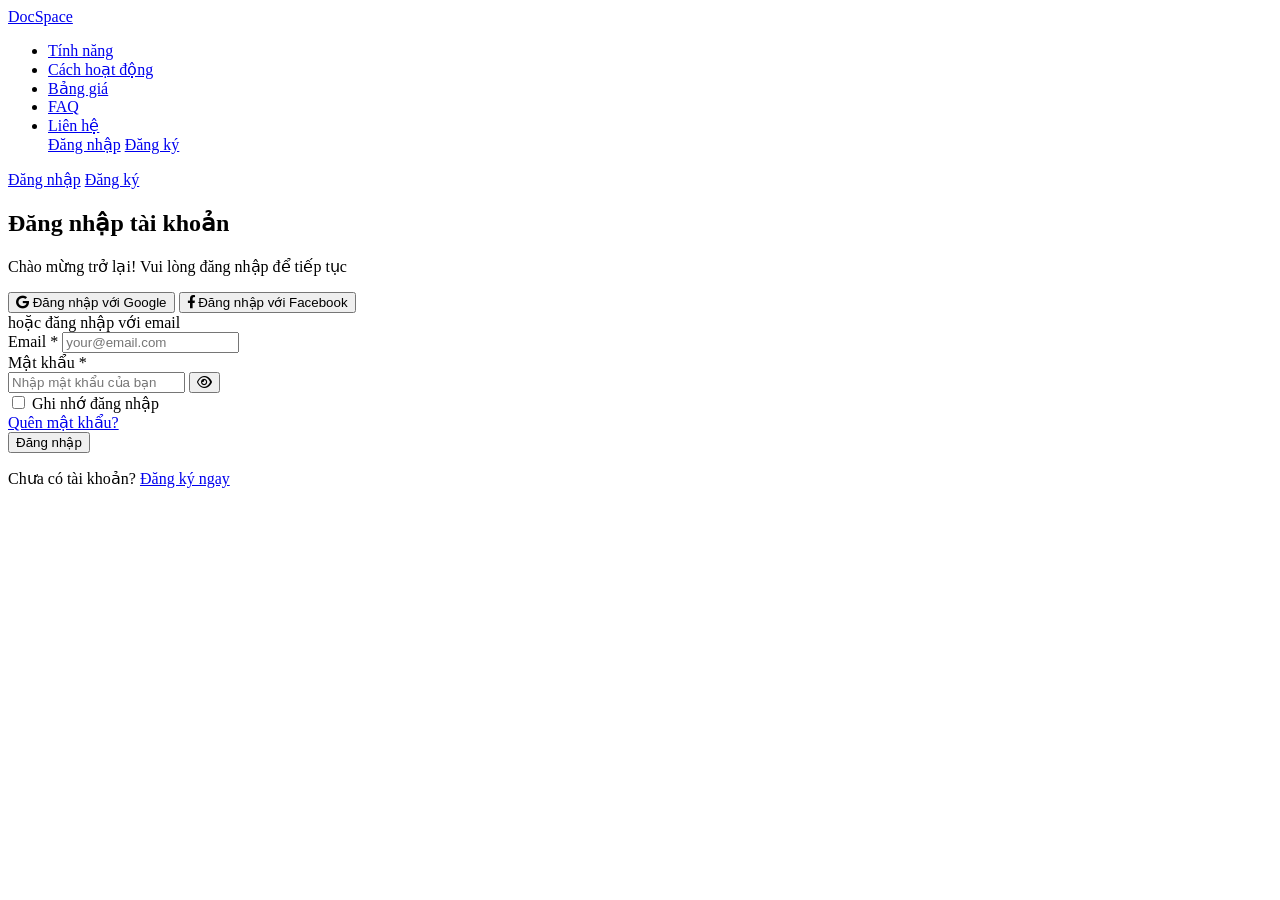
==== sign_in.html @ 02f5c6e0 "Add files via upload" ====
<!DOCTYPE html>
<html lang="vi">
<head>
    <meta charset="UTF-8">
    <meta name="viewport" content="width=device-width, initial-scale=1.0">
    <title>Đăng nhập - DocSpace</title>
    <link rel="stylesheet" href="../DangNhap/css/style.css">
    <link rel="stylesheet" href="https://cdnjs.cloudflare.com/ajax/libs/font-awesome/6.0.0/css/all.min.css">
</head>
<body>
    <!-- Header GIỐNG HỆT trang chủ -->
    <header>
        <nav>
            <a href="index.html" class="logo">DocSpace</a>
            <div class="menu-toggle" id="mobile-menu">
                <span></span>
                <span></span>
                <span></span>
            </div>

            <ul class="nav-links" id="nav-links">
                <li><a href="index.html#features">Tính năng</a></li>
                <li><a href="index.html#how-it-works">Cách hoạt động</a></li>
                <li><a href="index.html#pricing">Bảng giá</a></li>
                <li><a href="index.html#faq">FAQ</a></li>
                <li><a href="index.html#contact">Liên hệ</a></li>
                
                <!-- Mobile Auth Buttons -->
                <div class="mobile-auth">
                    <a href="login.html" class="btn btn-login">Đăng nhập</a>
                    <a href="signup.html" class="btn btn-signup">Đăng ký</a>
                </div>
            </ul>

            <!-- Desktop Auth Buttons -->
            <div class="auth-buttons desktop-auth">
                <a href="login.html" class="btn btn-login">Đăng nhập</a>
                <a href="signup.html" class="btn btn-signup">Đăng ký</a>
            </div>
        </nav>
    </header>

    <!-- Login Section -->
    <section class="login-section">
        <div class="login-container">
            <div class="login-card">
                <div class="login-header">
                    <h1>Đăng nhập tài khoản</h1>
                    <p>Chào mừng trở lại! Vui lòng đăng nhập để tiếp tục</p>
                </div>

                <!-- Social Login Buttons -->
                <div class="social-auth">
                    <button class="btn-social btn-google">
                        <i class="fab fa-google"></i>
                        Đăng nhập với Google
                    </button>
                    <button class="btn-social btn-facebook">
                        <i class="fab fa-facebook-f"></i>
                        Đăng nhập với Facebook
                    </button>
                </div>

                <div class="auth-divider">
                    <span>hoặc đăng nhập với email</span>
                </div>

                <!-- Login Form -->
                <form class="login-form" id="loginForm">
                    <div class="form-group">
                        <label for="email">Email *</label>
                        <input type="email" id="email" name="email" required placeholder="your@email.com">
                        <div class="error-message" id="emailError"></div>
                    </div>

                    <div class="form-group">
                        <label for="password">Mật khẩu *</label>
                        <div class="password-input-wrapper">
                            <input type="password" id="password" name="password" required placeholder="Nhập mật khẩu của bạn">
                            <button type="button" class="toggle-password" id="togglePassword">
                                <i class="far fa-eye"></i>
                            </button>
                        </div>
                        <div class="error-message" id="passwordError"></div>
                    </div>

                    <div class="form-options">
                        <div class="checkbox-group">
                            <label class="checkbox-container">
                                <input type="checkbox" id="remember" name="remember">
                                <span class="checkmark"></span>
                                <span class="checkbox-text">Ghi nhớ đăng nhập</span>
                            </label>
                        </div>
                        <a href="forgot-password.html" class="forgot-password">Quên mật khẩu?</a>
                    </div>

                    <button type="submit" class="btn btn-primary btn-login-submit" id="submitBtn">
                        <span class="btn-text">Đăng nhập</span>
                        <div class="btn-loading" style="display: none;">
                            <i class="fas fa-spinner fa-spin"></i>
                        </div>
                    </button>
                </form>

                <div class="login-footer">
                    <p>Chưa có tài khoản? <a href="signup.html" class="text-link">Đăng ký ngay</a></p>
                </div>
            </div>
        </div>
    </section>

    <script src="../DangNhap/js/login.js"></script>
</body>
</html>
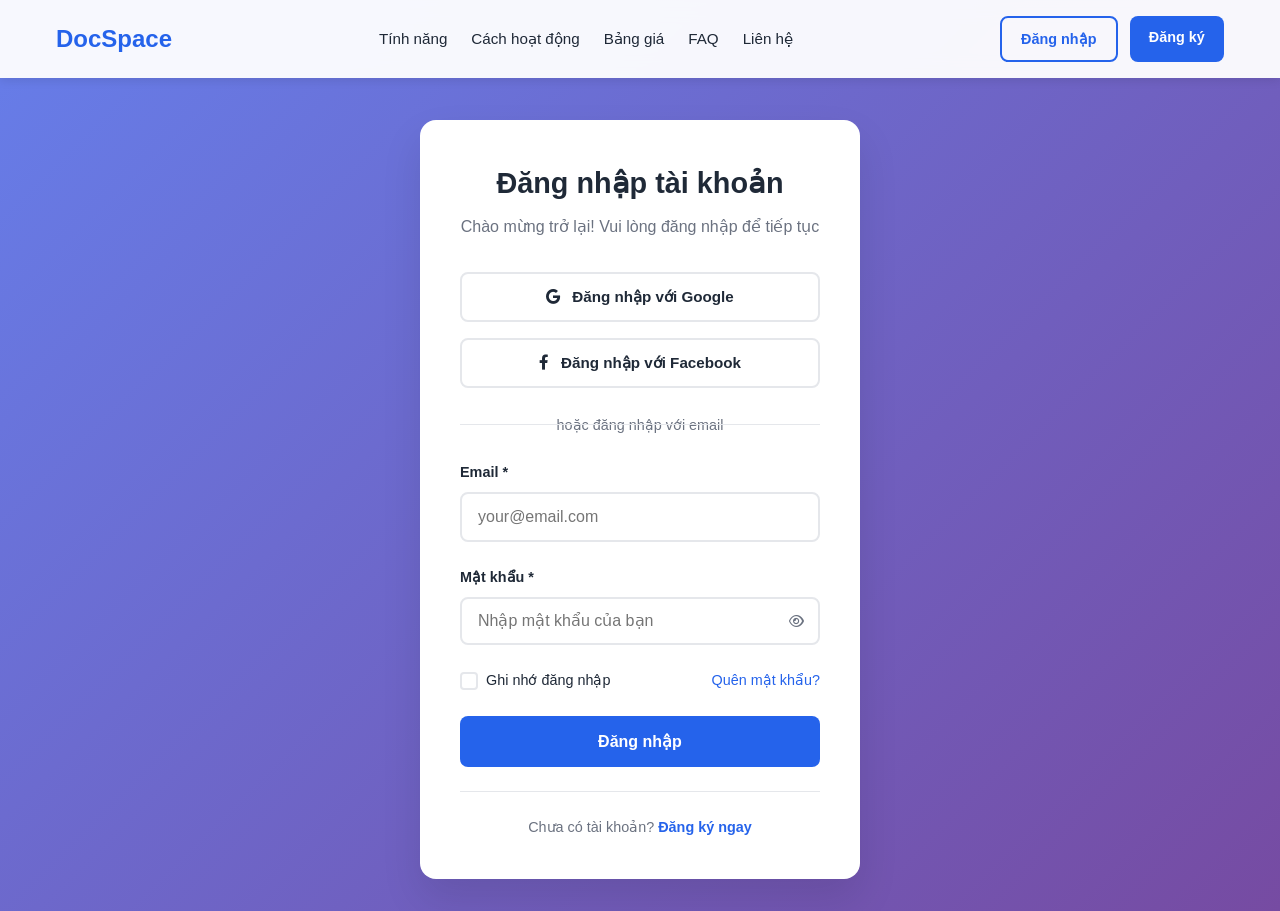
==== commit f3fa5a10: "Update sign_in.html" ====
--- a/sign_in.html
+++ b/sign_in.html
@@ -4,7 +4,7 @@
     <meta charset="UTF-8">
     <meta name="viewport" content="width=device-width, initial-scale=1.0">
     <title>Đăng nhập - DocSpace</title>
-    <link rel="stylesheet" href="../DangNhap/css/style.css">
+    <link rel="stylesheet" href="css/style.css">
     <link rel="stylesheet" href="https://cdnjs.cloudflare.com/ajax/libs/font-awesome/6.0.0/css/all.min.css">
 </head>
 <body>
@@ -110,6 +110,7 @@
         </div>
     </section>
 
-    <script src="../DangNhap/js/login.js"></script>
+    <script src="js/login.js"></script>
 </body>
-</html>+
+</html>
--- a/css/style.css
+++ b/css/style.css
@@ -0,0 +1,603 @@
+/* ===== RESET & BASE STYLES ===== */
+* {
+    margin: 0;
+    padding: 0;
+    box-sizing: border-box;
+    font-family: 'Segoe UI', Tahoma, Geneva, Verdana, sans-serif;
+}
+
+:root {
+    --primary: #2563eb;
+    --primary-dark: #1d4ed8;
+    --secondary: #f59e0b;
+    --dark: #1f2937;
+    --light: #f8fafc;
+    --gray: #6b7280;
+    --gray-light: #e5e7eb;
+    --success: #10b981;
+    --error: #dc2626;
+}
+
+html {
+    scroll-behavior: smooth;
+    overflow-x: hidden;
+    width: 100%;
+}
+
+body {
+    background-color: var(--light);
+    color: var(--dark);
+    line-height: 1.6;
+    overflow-x: hidden;
+    width: 100%;
+    max-width: 100vw;
+    position: relative;
+}
+
+/* ===== HEADER & NAVIGATION ===== */
+header {
+    position: fixed;
+    top: 0;
+    width: 100%;
+    background: rgba(255, 255, 255, 0.95);
+    backdrop-filter: blur(10px);
+    z-index: 1000;
+    padding: 1rem 0;
+    box-shadow: 0 2px 10px rgba(0,0,0,0.1);
+    transition: all 0.3s ease;
+    left: 0;
+    right: 0;
+}
+
+nav {
+    max-width: 1200px;
+    margin: 0 auto;
+    display: flex;
+    justify-content: space-between;
+    align-items: center;
+    padding: 0 1rem;
+    width: 100%;
+}
+
+.logo {
+    font-size: 1.5rem;
+    font-weight: bold;
+    color: var(--primary);
+    text-decoration: none;
+    z-index: 1;
+}
+
+.nav-links {
+    display: flex;
+    gap: 1.5rem;
+    list-style: none;
+    align-items: center;
+}
+
+.nav-links a {
+    text-decoration: none;
+    color: var(--dark);
+    font-weight: 500;
+    transition: color 0.3s;
+    font-size: 0.95rem;
+}
+
+.nav-links a:hover {
+    color: var(--primary);
+}
+
+.auth-buttons {
+    display: flex;
+    gap: 0.75rem;
+}
+
+.btn {
+    padding: 0.6rem 1.2rem;
+    border-radius: 8px;
+    text-decoration: none;
+    font-weight: 600;
+    transition: all 0.3s;
+    border: none;
+    cursor: pointer;
+    font-size: 0.9rem;
+    white-space: nowrap;
+}
+
+.btn-login {
+    background: transparent;
+    color: var(--primary);
+    border: 2px solid var(--primary);
+}
+
+.btn-signup {
+    background: var(--primary);
+    color: white;
+}
+
+.btn:hover {
+    transform: translateY(-2px);
+    box-shadow: 0 4px 12px rgba(0,0,0,0.15);
+}
+
+/* Desktop Auth Buttons */
+.desktop-auth {
+    display: flex;
+}
+
+/* Mobile Menu */
+.menu-toggle {
+    display: none;
+    flex-direction: column;
+    cursor: pointer;
+    z-index: 1001;
+    padding: 0.5rem;
+}
+
+.menu-toggle span {
+    width: 25px;
+    height: 3px;
+    background: var(--dark);
+    margin: 3px 0;
+    transition: 0.3s;
+    border-radius: 2px;
+}
+
+.menu-toggle.active span:nth-child(1) {
+    transform: rotate(-45deg) translate(-5px, 6px);
+}
+
+.menu-toggle.active span:nth-child(2) {
+    opacity: 0;
+}
+
+.menu-toggle.active span:nth-child(3) {
+    transform: rotate(45deg) translate(-5px, -6px);
+}
+
+/* Mobile Auth Buttons */
+.mobile-auth {
+    display: none;
+    flex-direction: column;
+    gap: 0.75rem;
+    width: 100%;
+    max-width: 200px;
+    margin-top: 1rem;
+}
+
+.mobile-auth .btn {
+    width: 100%;
+    text-align: center;
+    justify-content: center;
+}
+
+/* ===== LOGIN PAGE STYLES ===== */
+.login-section {
+    padding: 120px 1rem 2rem;
+    min-height: 100vh;
+    display: flex;
+    align-items: center;
+    justify-content: center;
+    background: linear-gradient(135deg, #667eea 0%, #764ba2 100%);
+}
+
+.login-container {
+    max-width: 440px;
+    width: 100%;
+    margin: 0 auto;
+}
+
+.login-card {
+    background: white;
+    padding: 2.5rem;
+    border-radius: 16px;
+    box-shadow: 0 20px 40px rgba(0,0,0,0.1);
+    width: 100%;
+}
+
+.login-header {
+    text-align: center;
+    margin-bottom: 2rem;
+}
+
+.login-header h1 {
+    font-size: 1.8rem;
+    color: var(--dark);
+    margin-bottom: 0.5rem;
+}
+
+.login-header p {
+    color: var(--gray);
+    font-size: 1rem;
+}
+
+/* Social Auth Buttons */
+.social-auth {
+    display: flex;
+    flex-direction: column;
+    gap: 1rem;
+    margin-bottom: 1.5rem;
+}
+
+.btn-social {
+    display: flex;
+    align-items: center;
+    justify-content: center;
+    gap: 0.75rem;
+    padding: 0.875rem 1.5rem;
+    border: 2px solid var(--gray-light);
+    border-radius: 8px;
+    background: white;
+    color: var(--dark);
+    font-weight: 600;
+    cursor: pointer;
+    transition: all 0.3s;
+    font-size: 0.95rem;
+}
+
+.btn-social:hover {
+    border-color: var(--primary);
+    transform: translateY(-1px);
+}
+
+.btn-google:hover {
+    border-color: #DB4437;
+    color: #DB4437;
+}
+
+.btn-facebook:hover {
+    border-color: #4267B2;
+    color: #4267B2;
+}
+
+/* Auth Divider */
+.auth-divider {
+    text-align: center;
+    margin: 1.5rem 0;
+    position: relative;
+}
+
+.auth-divider::before {
+    content: '';
+    position: absolute;
+    top: 50%;
+    left: 0;
+    right: 0;
+    height: 1px;
+    background: var(--gray-light);
+}
+
+.auth-divider span {
+    background: white;
+    padding: 0 1rem;
+    color: var(--gray);
+    font-size: 0.9rem;
+}
+
+/* Login Form */
+.login-form {
+    margin-bottom: 1.5rem;
+}
+
+.form-group {
+    margin-bottom: 1.5rem;
+    position: relative;
+}
+
+.form-group label {
+    display: flex;
+    margin-bottom: 0.5rem;
+    font-weight: 600;
+    color: var(--dark);
+    font-size: 0.9rem;
+}
+
+.form-group input {
+    width: 100%;
+    padding: 0.875rem 1rem;
+    border: 2px solid var(--gray-light);
+    border-radius: 8px;
+    font-size: 1rem;
+    transition: all 0.3s;
+    background: white;
+}
+
+.form-group input:focus {
+    outline: none;
+    border-color: var(--primary);
+    box-shadow: 0 0 0 3px rgba(37, 99, 235, 0.1);
+}
+
+.form-group input.error {
+    border-color: var(--error);
+}
+
+/* Password Input */
+.password-input-wrapper {
+    position: relative;
+    display: block;
+}
+
+.password-input-wrapper input {
+    width: 100%;
+    padding: 0.875rem 1rem;
+    padding-right: 3rem;
+    border: 2px solid var(--gray-light);
+    border-radius: 8px;
+    font-size: 1rem;
+    height: 48px;
+    min-height: 48px;
+    transition: all 0.3s;
+    background: white;
+}
+
+.password-input-wrapper input:focus {
+    outline: none;
+    border-color: var(--primary);
+    box-shadow: 0 0 0 3px rgba(37, 99, 235, 0.1);
+}
+
+.password-input-wrapper input.error {
+    border-color: var(--error);
+}
+
+/* Nút con mắt - FIXED VERSION */
+.toggle-password {
+    position: absolute;
+    right: 12px;
+    top: 12px;
+    background: none;
+    border: none;
+    color: var(--gray);
+    cursor: pointer;
+    padding: 4px;
+    width: 24px;
+    height: 24px;
+    display: flex;
+    align-items: center;
+    justify-content: center;
+    z-index: 10;
+    transition: color 0.3s;
+}
+
+.toggle-password:hover {
+    color: var(--dark);
+    background: var(--gray-light);
+    border-radius: 4px;
+}
+
+/* Form Options */
+.form-options {
+    display: flex;
+    justify-content: space-between;
+    align-items: center;
+    margin-bottom: 1.5rem;
+}
+
+.checkbox-group {
+    margin-bottom: 0;
+}
+
+.checkbox-container {
+    display: flex;
+    align-items: center;
+    cursor: pointer;
+    font-size: 0.9rem;
+    color: var(--dark);
+    line-height: 1.5;
+    gap: 8px;
+}
+
+.checkbox-container input {
+    display: none;
+}
+
+.checkmark {
+    width: 18px;
+    height: 18px;
+    border: 2px solid var(--gray-light);
+    border-radius: 4px;
+    background: white;
+    transition: all 0.3s;
+    display: flex;
+    align-items: center;
+    justify-content: center;
+    flex-shrink: 0;
+}
+
+.checkbox-container:hover .checkmark {
+    border-color: var(--primary);
+}
+
+.checkbox-container input:checked + .checkmark {
+    background: var(--primary);
+    border-color: var(--primary);
+}
+
+.checkbox-container input:checked + .checkmark::before {
+    content: "✓";
+    color: white;
+    font-size: 11px;
+    font-weight: bold;
+}
+
+.forgot-password {
+    color: var(--primary);
+    text-decoration: none;
+    font-size: 0.9rem;
+    font-weight: 500;
+}
+
+.forgot-password:hover {
+    text-decoration: underline;
+}
+
+/* Login Button */
+.btn-primary {
+    background: var(--primary);
+    color: white;
+    border: none;
+    width: 100%;
+    padding: 1rem 1.5rem;
+    border-radius: 8px;
+    font-size: 1rem;
+    font-weight: 600;
+    cursor: pointer;
+    transition: all 0.3s;
+    display: flex;
+    align-items: center;
+    justify-content: center;
+    gap: 0.5rem;
+}
+
+.btn-primary:hover:not(:disabled) {
+    background: var(--primary-dark);
+    transform: translateY(-1px);
+}
+
+.btn-primary:disabled {
+    opacity: 0.6;
+    cursor: not-allowed;
+}
+
+.btn-loading {
+    display: none;
+}
+
+/* Login Footer */
+.login-footer {
+    text-align: center;
+    padding-top: 1.5rem;
+    border-top: 1px solid var(--gray-light);
+}
+
+.login-footer p {
+    color: var(--gray);
+    font-size: 0.9rem;
+}
+
+.text-link {
+    color: var(--primary);
+    text-decoration: none;
+    font-weight: 600;
+    display: inline;
+}
+
+.text-link:hover {
+    text-decoration: underline;
+}
+
+/* Error Messages */
+.error-message {
+    color: var(--error);
+    font-size: 0.8rem;
+    margin-top: 0.5rem;
+    display: none;
+}
+
+.error-message.show {
+    display: block;
+}
+
+/* Success Message */
+.success-message {
+    background: #d1fae5;
+    border: 1px solid var(--success);
+    color: #065f46;
+    padding: 1rem;
+    border-radius: 8px;
+    margin-bottom: 1rem;
+    display: none;
+}
+
+.success-message.show {
+    display: block;
+}
+
+/* ===== RESPONSIVE DESIGN ===== */
+@media (max-width: 768px) {
+    /* Navigation */
+    .menu-toggle {
+        display: flex;
+    }
+
+    .nav-links {
+        position: fixed;
+        top: 0;
+        right: -100%;
+        width: 80%;
+        max-width: 300px;
+        height: 100vh;
+        background: white;
+        flex-direction: column;
+        justify-content: flex-start;
+        padding-top: 5rem;
+        align-items: center;
+        transition: right 0.3s ease;
+        box-shadow: -5px 0 15px rgba(0,0,0,0.1);
+        z-index: 9999;
+    }
+
+    .nav-links.active {
+        right: 0;
+        z-index: 9999;
+    }
+
+    .nav-links a {
+        font-size: 1.1rem;
+        padding: 1rem 0;
+        width: 100%;
+        text-align: center;
+    }
+
+    .desktop-auth {
+        display: none;
+    }
+
+    .mobile-auth {
+        display: flex;
+    }
+
+    /* Login Page */
+    .login-section {
+        padding: 100px 1rem 2rem;
+    }
+
+    .login-card {
+        padding: 2rem 1.5rem;
+    }
+
+    .login-header h1 {
+        font-size: 1.5rem;
+    }
+
+    .form-options {
+        flex-direction: column;
+        align-items: flex-start;
+        gap: 1rem;
+    }
+
+    .forgot-password {
+        align-self: flex-end;
+    }
+}
+
+@media (max-width: 480px) {
+    .login-card {
+        padding: 1.5rem 1rem;
+    }
+
+    .btn-social {
+        padding: 0.75rem 1rem;
+        font-size: 0.9rem;
+    }
+
+    .form-options {
+        flex-direction: column;
+        align-items: flex-start;
+        gap: 1rem;
+    }
+
+    .forgot-password {
+        align-self: flex-start;
+    }
+}
